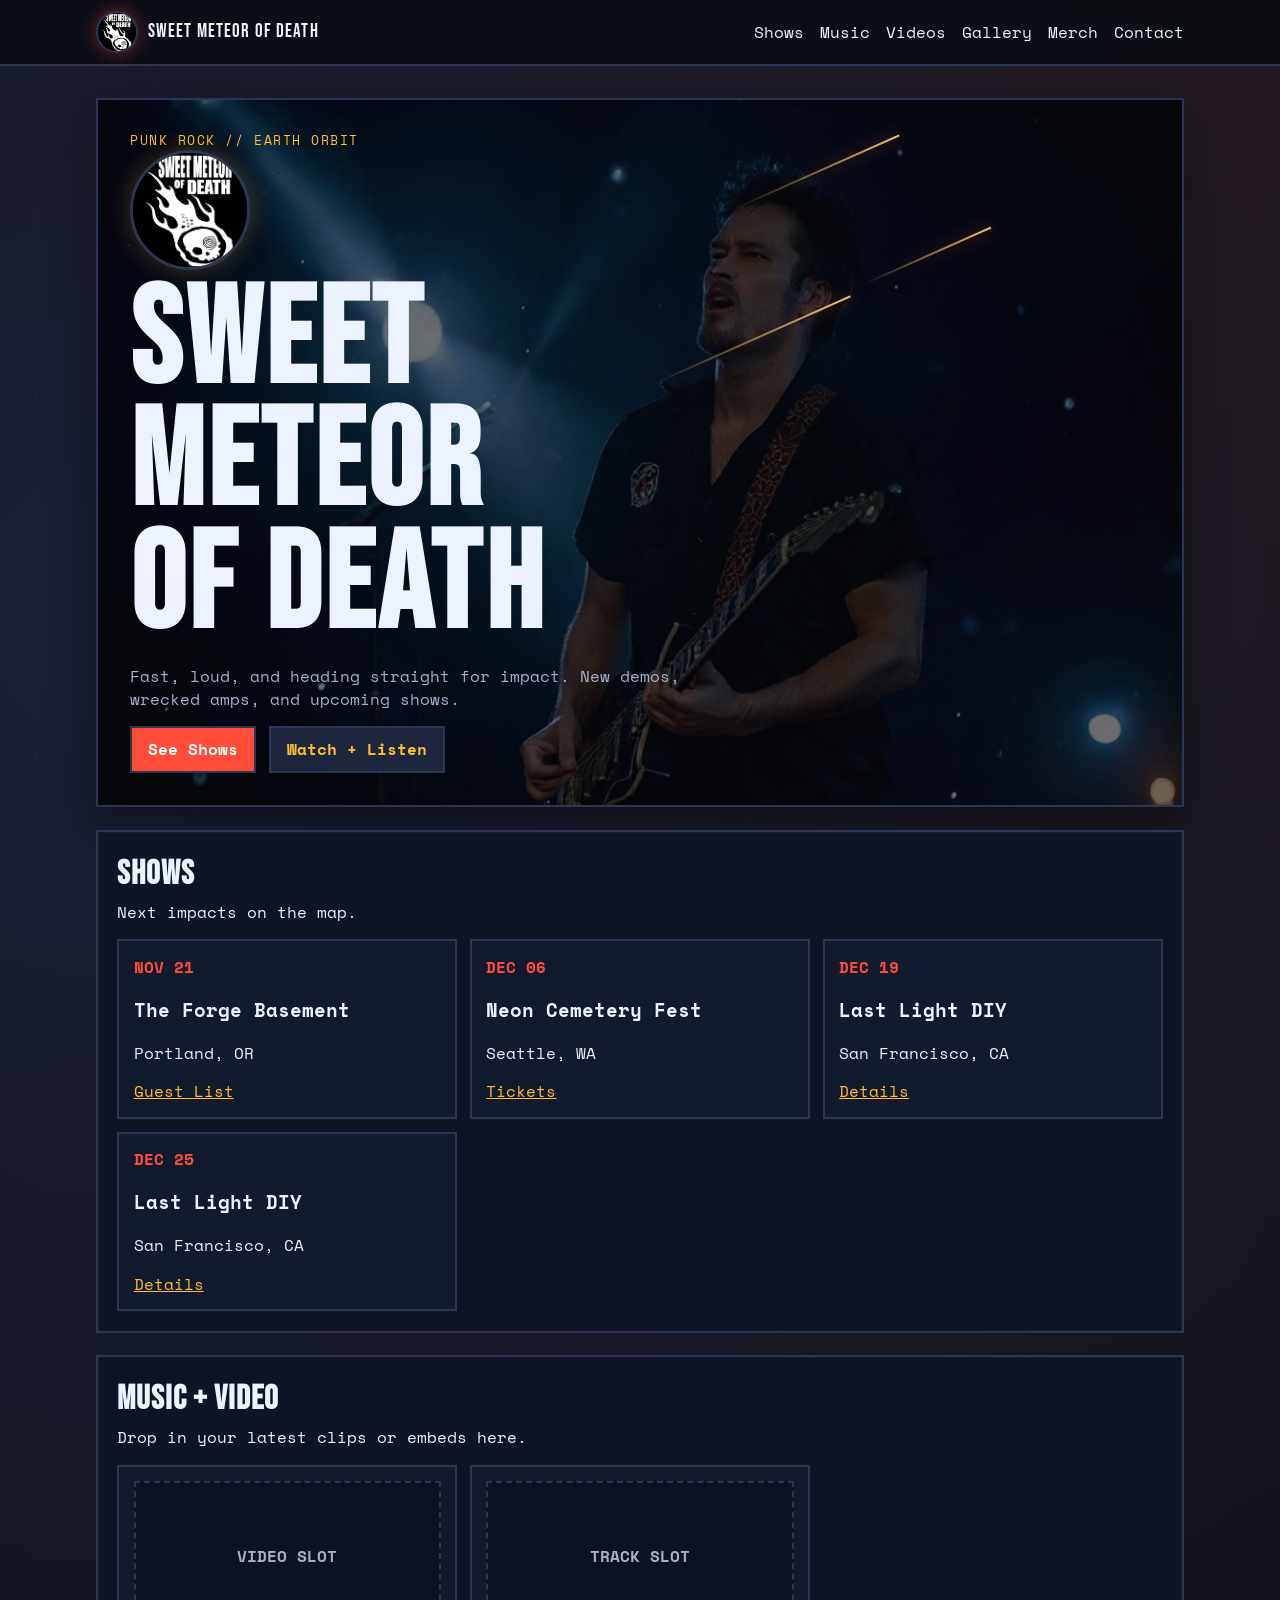
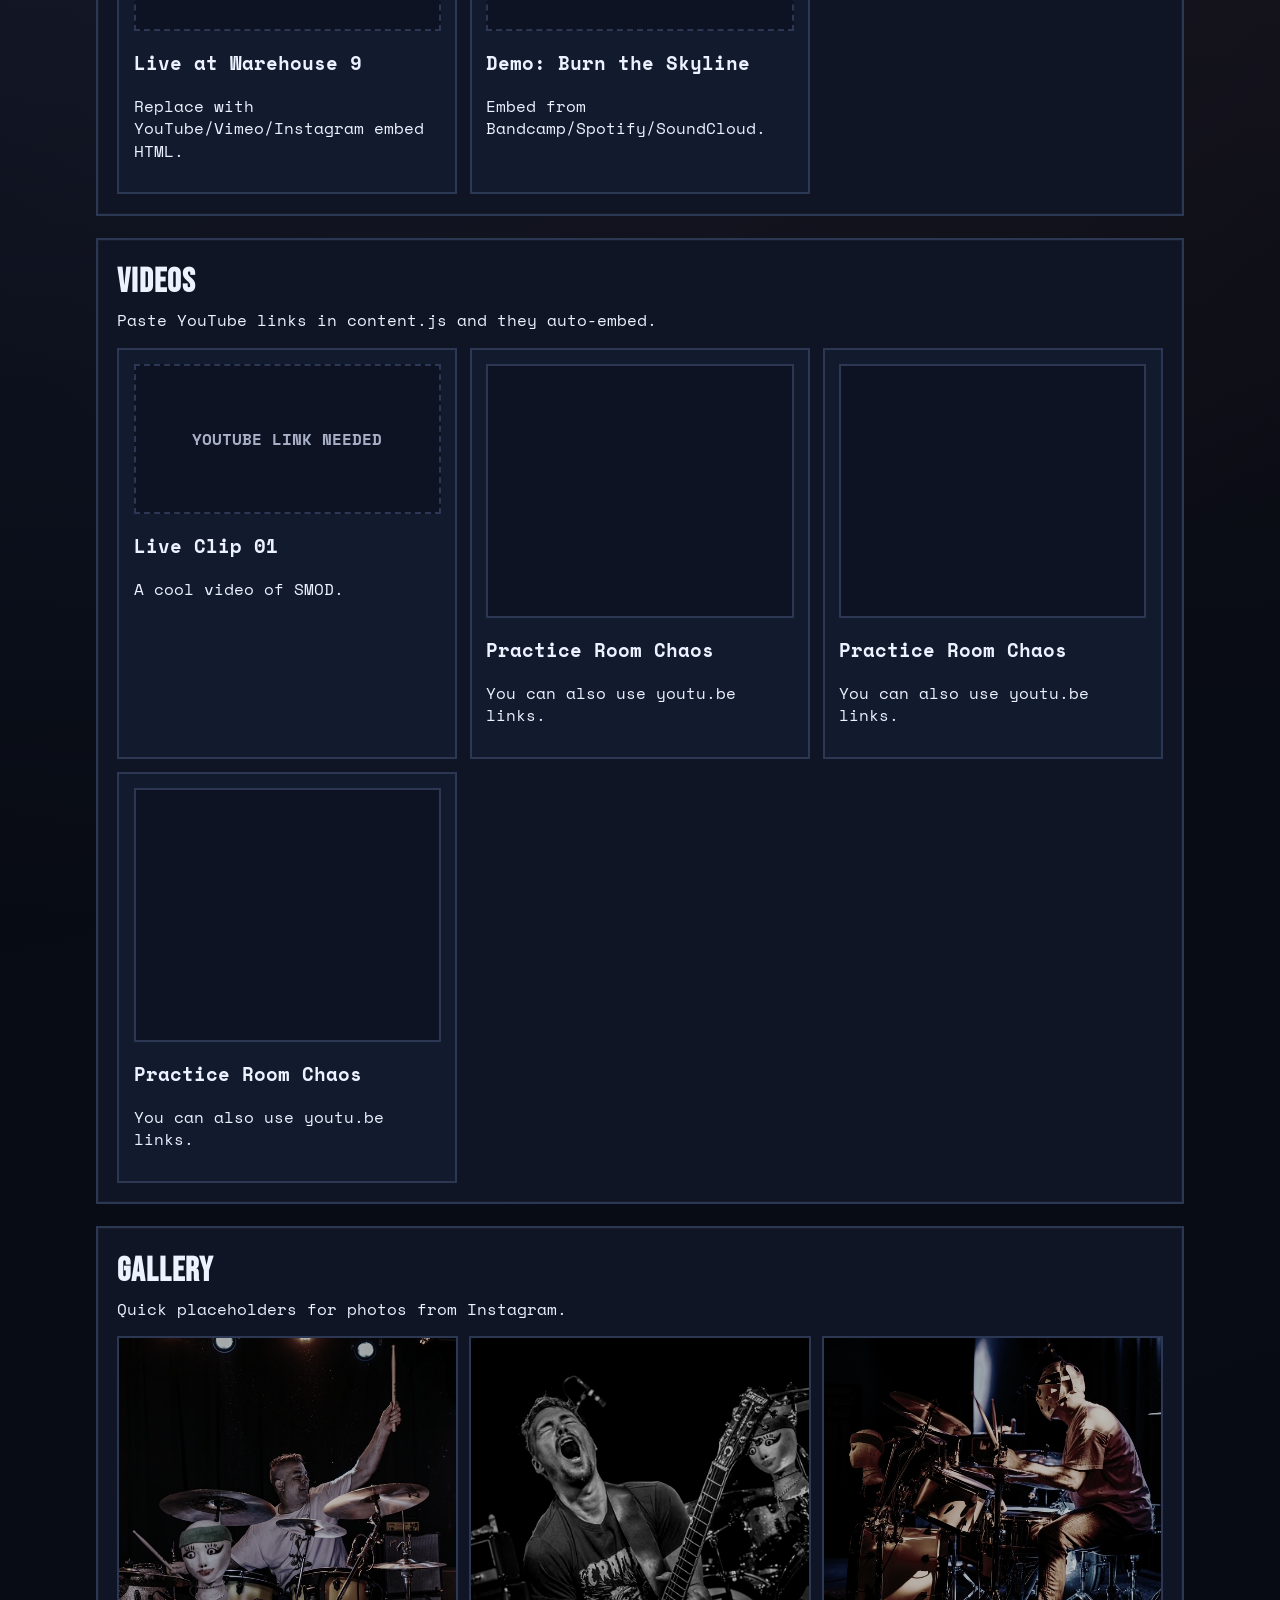
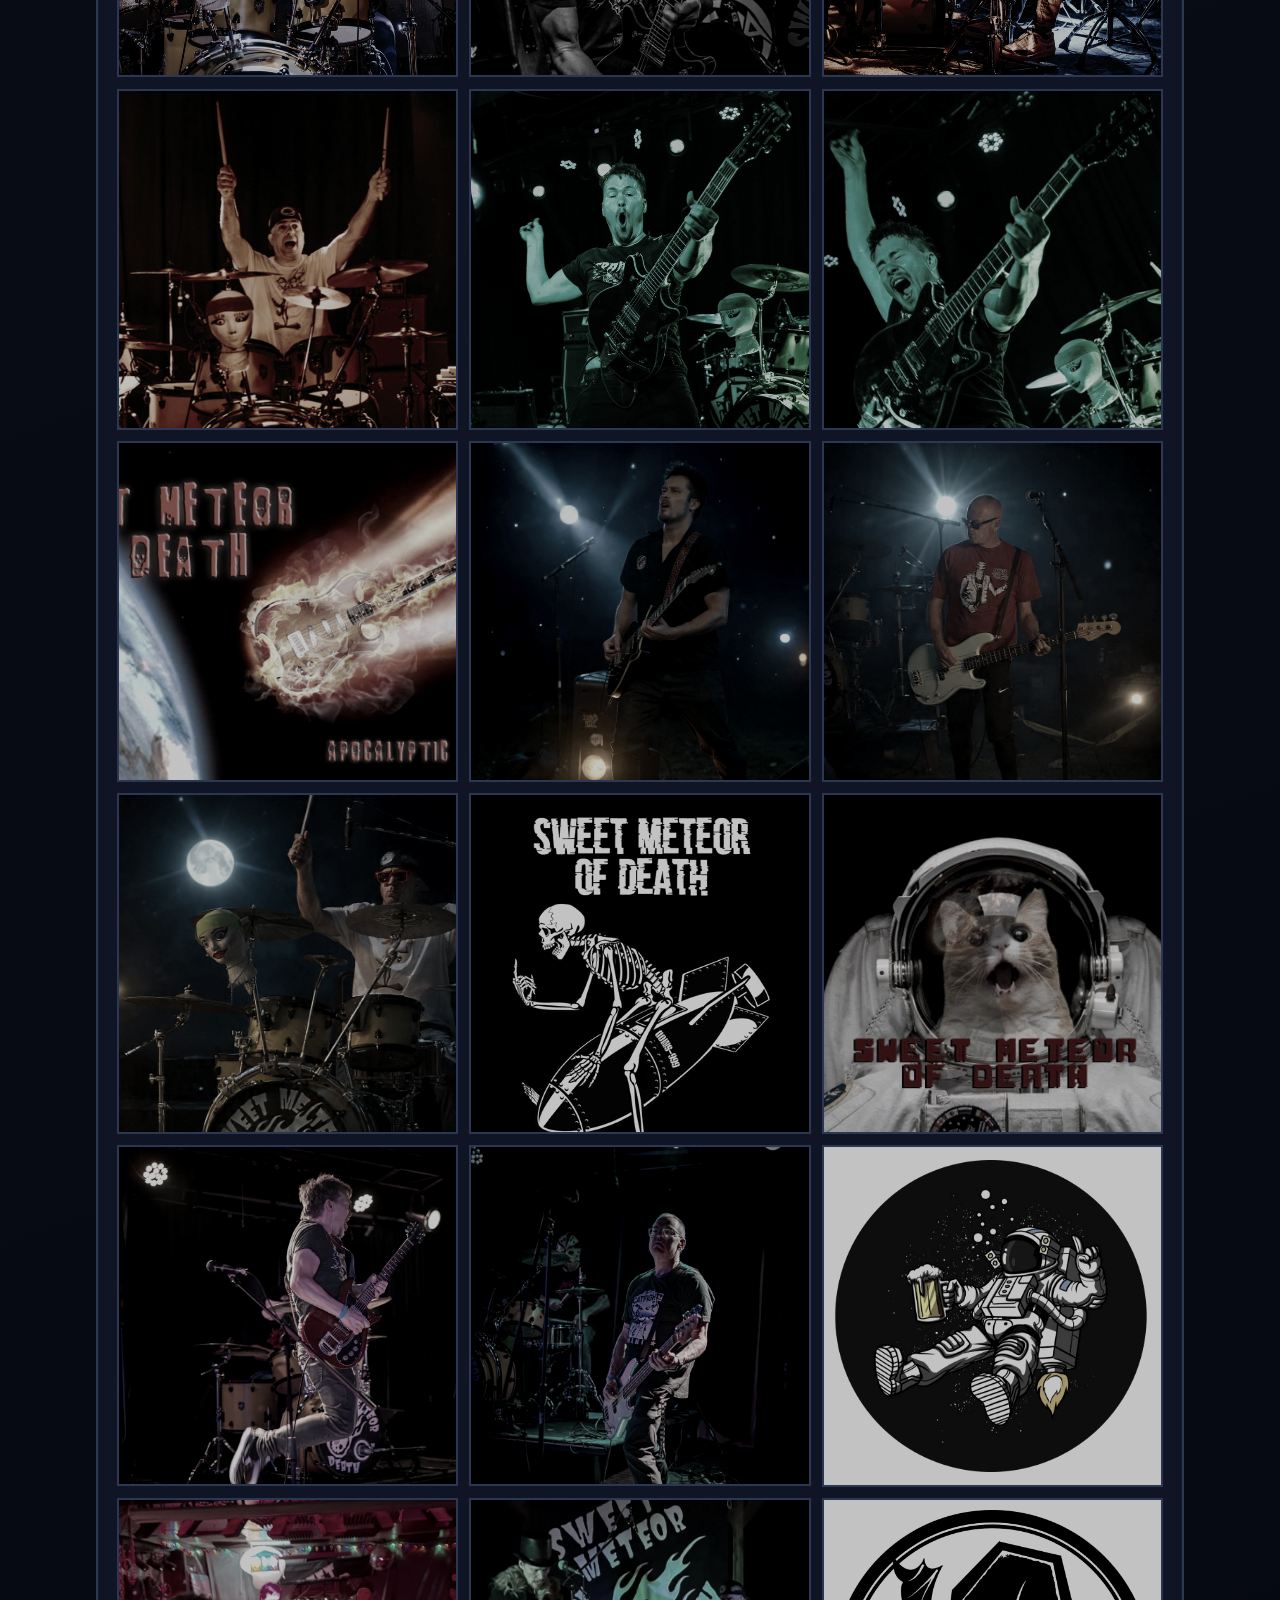
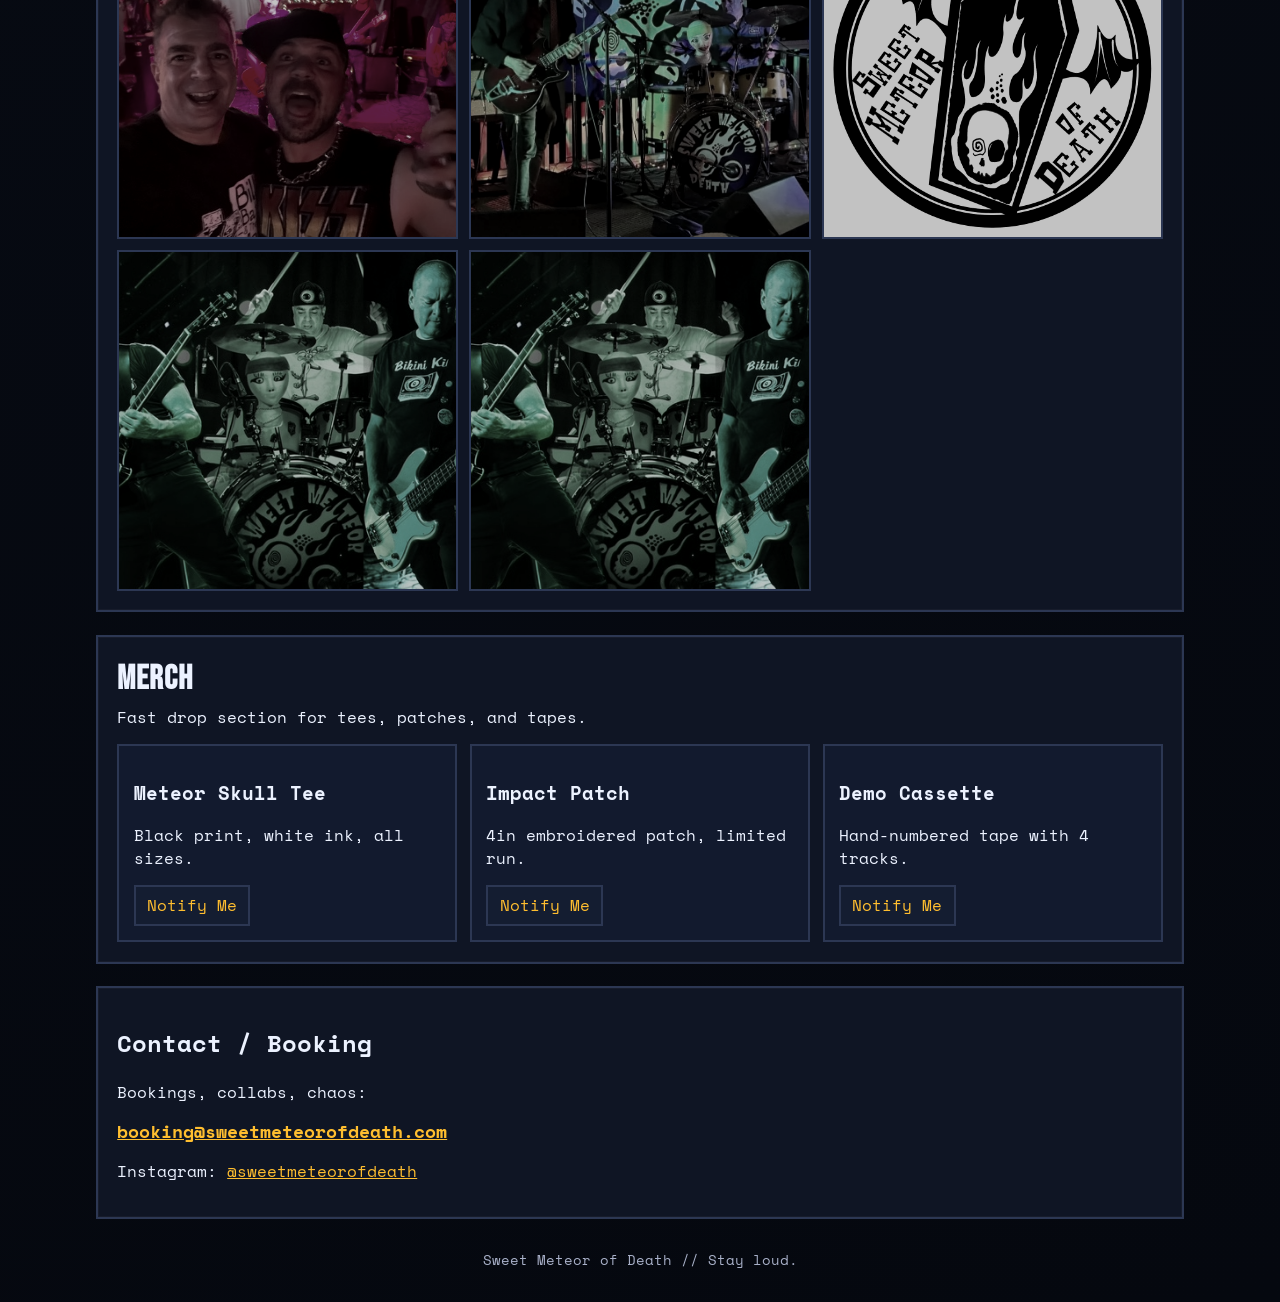
==== smod/index.html @ 01f961f8 "smod site" ====
<!doctype html>
<html lang="en">
  <head>
    <meta charset="UTF-8" />
    <meta name="viewport" content="width=device-width, initial-scale=1.0" />
    <title>Sweet Meteor of Death</title>
    <meta
      name="description"
      content="Official site of Sweet Meteor of Death - punk rock from the edge of the atmosphere."
    />
    <link rel="preconnect" href="https://fonts.googleapis.com" />
    <link rel="preconnect" href="https://fonts.gstatic.com" crossorigin />
    <link
      href="https://fonts.googleapis.com/css2?family=Bebas+Neue&family=Space+Mono:wght@400;700&display=swap"
      rel="stylesheet"
    />
    <link rel="stylesheet" href="styles.css" />
  </head>
  <body>
    <div class="noise"></div>
    <header class="site-header" id="top">
      <nav class="nav">
        <a class="logo" href="#top">
          <img src="logo.jpg" alt="Sweet Meteor of Death logo" />
          <span>SWEET METEOR OF DEATH</span>
        </a>
        <button class="menu-btn" aria-expanded="false" aria-controls="menu">Menu</button>
        <ul id="menu" class="menu">
          <li><a href="#shows">Shows</a></li>
          <li><a href="#music">Music</a></li>
          <li><a href="#videos">Videos</a></li>
          <li><a href="#gallery">Gallery</a></li>
          <li><a href="#merch">Merch</a></li>
          <li><a href="#contact">Contact</a></li>
        </ul>
      </nav>
    </header>

    <main>
      <section class="hero reveal">
        <div class="hero-bg-stage" id="hero-bg-stage" aria-hidden="true">
          <img class="hero-bg-image hero-bg-image-a" id="hero-bg-image-a" src="" alt="" />
          <img class="hero-bg-image hero-bg-image-b" id="hero-bg-image-b" src="" alt="" />
        </div>
        <div class="meteor-sky" aria-hidden="true">
          <span class="meteor meteor-1"></span>
          <span class="meteor meteor-2"></span>
          <span class="meteor meteor-3"></span>
        </div>
        <p class="kicker">Punk Rock // Earth Orbit</p>
        <img class="hero-logo" src="logo.jpg" alt="Sweet Meteor of Death emblem" />
        <h1>
          SWEET<br />
          METEOR<br />
          OF DEATH
        </h1>
        <p class="tagline">
          Fast, loud, and heading straight for impact. New demos, wrecked amps, and upcoming shows.
        </p>
        <div class="hero-cta">
          <a class="btn btn-primary" href="#shows">See Shows</a>
          <a class="btn btn-secondary" href="#music">Watch + Listen</a>
        </div>
      </section>

      <section id="shows" class="panel reveal">
        <div class="panel-head">
          <h2>Shows</h2>
          <p>Next impacts on the map.</p>
        </div>
        <div class="shows-grid" id="shows-list"></div>
      </section>

      <section id="music" class="panel reveal">
        <div class="panel-head">
          <h2>Music + Video</h2>
          <p>Drop in your latest clips or embeds here.</p>
        </div>
        <div class="media-grid" id="media-list"></div>
      </section>

      <section id="videos" class="panel reveal">
        <div class="panel-head">
          <h2>Videos</h2>
          <p>Paste YouTube links in content.js and they auto-embed.</p>
        </div>
        <div class="media-grid" id="videos-list"></div>
      </section>

      <section id="gallery" class="panel reveal">
        <div class="panel-head">
          <h2>Gallery</h2>
          <p>Quick placeholders for photos from Instagram.</p>
        </div>
        <div class="gallery-grid" id="gallery-list"></div>
      </section>

      <section id="merch" class="panel reveal">
        <div class="panel-head">
          <h2>Merch</h2>
          <p>Fast drop section for tees, patches, and tapes.</p>
        </div>
        <div class="merch-row" id="merch-list"></div>
      </section>

      <section id="contact" class="panel reveal contact">
        <div>
          <h2>Contact / Booking</h2>
          <p>Bookings, collabs, chaos:</p>
          <a class="contact-link" href="mailto:booking@sweetmeteorofdeath.com">booking@sweetmeteorofdeath.com</a>
          <p>
            Instagram:
            <a href="https://www.instagram.com/sweetmeteorofdeath/" target="_blank" rel="noreferrer">@sweetmeteorofdeath</a>
          </p>
        </div>
      </section>
    </main>

    <footer>
      <p>Sweet Meteor of Death // Stay loud.</p>
    </footer>

    <div id="lightbox" class="lightbox" aria-hidden="true">
      <button class="lightbox-close" type="button" aria-label="Close image">Close</button>
      <img id="lightbox-image" src="" alt="Expanded gallery image" />
    </div>

    <script src="content.js"></script>
    <script src="script.js"></script>
  </body>
</html>
---- smod/styles.css ----
:root {
  --bg: #07090f;
  --ink: #ecf2ff;
  --muted: #a8b0c8;
  --accent: #ff4d3a;
  --accent-2: #ffbe2f;
  --panel: #0f1524;
  --line: #2c3753;
}

* {
  box-sizing: border-box;
}

html,
body {
  margin: 0;
  padding: 0;
}

body {
  font-family: "Space Mono", monospace;
  color: var(--ink);
  background:
    radial-gradient(circle at 10% 10%, #1a2138 0%, rgb(26 33 56 / 0%) 34%),
    radial-gradient(circle at 90% 2%, #2a1715 0%, rgb(42 23 21 / 0%) 36%),
    linear-gradient(160deg, #05070d 0%, #080c15 44%, #05080f 100%);
  min-height: 100vh;
  line-height: 1.4;
}

.noise {
  pointer-events: none;
  position: fixed;
  inset: 0;
  background-image: radial-gradient(circle at 20% 20%, rgb(255 255 255 / 0.14) 1px, transparent 1px), radial-gradient(circle at 70% 40%, rgb(255 255 255 / 0.11) 1px, transparent 1px), radial-gradient(circle at 30% 80%, rgb(255 255 255 / 0.1) 1px, transparent 1px);
  background-size: 180px 180px, 220px 220px, 260px 260px;
  opacity: 0.35;
  z-index: -1;
}

.site-header {
  position: sticky;
  top: 0;
  backdrop-filter: blur(8px);
  background: rgb(7 10 17 / 80%);
  border-bottom: 2px solid var(--line);
  z-index: 10;
}

.nav {
  max-width: 1120px;
  margin: 0 auto;
  padding: 0.7rem 1rem;
  display: flex;
  gap: 1rem;
  align-items: center;
  justify-content: space-between;
}

.logo {
  font-family: "Bebas Neue", sans-serif;
  letter-spacing: 0.06em;
  font-size: 1.2rem;
  text-decoration: none;
  color: var(--ink);
  display: inline-flex;
  align-items: center;
  gap: 0.6rem;
}

.logo img {
  width: 42px;
  height: 42px;
  object-fit: cover;
  border-radius: 50%;
  border: 2px solid var(--line);
  box-shadow: 0 0 18px rgb(255 77 58 / 0.45);
}

.menu {
  list-style: none;
  margin: 0;
  padding: 0;
  display: flex;
  gap: 1rem;
}

.menu a {
  color: var(--ink);
  text-decoration: none;
  border-bottom: 2px solid transparent;
}

.menu a:hover {
  border-bottom-color: var(--accent);
}

.menu-btn {
  display: none;
  border: 2px solid var(--line);
  background: rgb(15 22 38 / 95%);
  color: var(--ink);
  font: inherit;
  padding: 0.4rem 0.7rem;
}

main {
  max-width: 1120px;
  margin: 0 auto;
  padding: 1rem;
}

.hero {
  border: 2px solid var(--line);
  background: linear-gradient(145deg, #121a2e 0%, #111827 58%, #191423 100%);
  padding: 2rem;
  margin-top: 1rem;
  box-shadow: 0 16px 40px rgb(0 0 0 / 0.45), inset 0 0 0 1px rgb(255 255 255 / 0.04);
  position: relative;
  overflow: hidden;
}

.hero > :not(.hero-bg-stage):not(.meteor-sky) {
  position: relative;
  z-index: 3;
}

.hero-bg-stage {
  position: absolute;
  inset: 0;
  z-index: 1;
  pointer-events: none;
}

.hero-bg-image {
  position: absolute;
  inset: 0;
  width: 100%;
  height: 100%;
  object-fit: cover;
  object-position: top center;
  opacity: 0;
  transform: scale(1.07);
  filter: grayscale(36%) contrast(1.06) brightness(0.54) saturate(1.08);
  transition: opacity 680ms ease, transform 4.8s ease;
}

.hero-bg-image.is-visible {
  opacity: 0.74;
  transform: scale(1);
}

.hero-bg-image.is-popping {
  animation: hero-wink-hover 4.8s ease;
}

.meteor-sky {
  position: absolute;
  inset: 0;
  z-index: 2;
  pointer-events: none;
}

.meteor {
  position: absolute;
  width: 180px;
  height: 2px;
  background: linear-gradient(90deg, rgb(255 208 111 / 0%), rgb(255 208 111 / 0.95));
  filter: drop-shadow(0 0 8px rgb(255 77 58 / 0.8));
  transform: rotate(-24deg);
  animation: meteor-fall 2.6s linear infinite;
}

.meteor-1 {
  top: 10%;
  left: 58%;
  animation-delay: 0.2s;
}

.meteor-2 {
  top: 22%;
  left: 70%;
  width: 140px;
  animation-delay: 1.2s;
}

.meteor-3 {
  top: 34%;
  left: 50%;
  width: 220px;
  animation-delay: 2s;
}

.hero-logo {
  width: clamp(70px, 16vw, 120px);
  height: clamp(70px, 16vw, 120px);
  border-radius: 50%;
  border: 3px solid var(--line);
  object-fit: cover;
  box-shadow: 0 0 24px rgb(255 190 47 / 0.25);
}

.kicker {
  margin: 0;
  text-transform: uppercase;
  letter-spacing: 0.12em;
  font-size: 0.8rem;
  color: var(--accent-2);
}

.hero h1 {
  font-family: "Bebas Neue", sans-serif;
  font-size: clamp(3rem, 13vw, 8.5rem);
  line-height: 0.9;
  margin: 0.4rem 0 1rem;
  letter-spacing: 0.03em;
}

.tagline {
  max-width: 60ch;
  color: var(--muted);
}

.hero-cta {
  display: flex;
  gap: 0.8rem;
  flex-wrap: wrap;
}

.btn {
  border: 2px solid var(--line);
  text-decoration: none;
  padding: 0.65rem 1rem;
  font-weight: 700;
  display: inline-block;
}

.btn-primary {
  background: var(--accent);
  color: #fff;
}

.btn-secondary {
  background: #1d263d;
  color: var(--accent-2);
}

.panel {
  margin-top: 1.4rem;
  border: 2px solid var(--line);
  background: var(--panel);
  padding: 1.2rem;
  box-shadow: inset 0 0 0 1px rgb(255 255 255 / 0.03);
}

.panel-head h2 {
  font-family: "Bebas Neue", sans-serif;
  font-size: 2.1rem;
  letter-spacing: 0.03em;
  margin: 0;
}

.panel-head p {
  margin: 0.2rem 0 1rem;
}

.shows-grid,
.media-grid,
.merch-row {
  display: grid;
  gap: 0.8rem;
  grid-template-columns: repeat(3, minmax(0, 1fr));
}

.shows-grid article,
.media-card,
.merch-row article {
  border: 2px solid var(--line);
  padding: 0.9rem;
  background: #121a2e;
}

.shows-grid .date {
  margin: 0;
  font-weight: 700;
  color: var(--accent);
}

.media-placeholder {
  border: 2px dashed var(--line);
  min-height: 150px;
  display: grid;
  place-items: center;
  font-weight: 700;
  background: #0d1322;
  color: var(--muted);
}

.media-embed {
  border: 2px solid var(--line);
  background: #0d1322;
  min-height: 150px;
  overflow: hidden;
}

.media-embed iframe,
.media-embed video {
  width: 100%;
  min-height: 250px;
  border: 0;
  display: block;
}

.gallery-grid {
  display: grid;
  gap: 0.7rem;
  grid-template-columns: repeat(3, minmax(0, 1fr));
}

.gallery-grid figure {
  margin: 0;
  border: 2px solid var(--line);
  aspect-ratio: 1 / 1;
  overflow: hidden;
}

.gallery-grid img {
  width: 100%;
  height: 100%;
  object-fit: cover;
  object-position: top center;
  filter: grayscale(70%) contrast(1.08) brightness(0.76);
  transition: transform 220ms ease;
  cursor: zoom-in;
}

.gallery-grid img:hover {
  transform: scale(1.05);
}

.lightbox {
  position: fixed;
  inset: 0;
  display: none;
  place-items: center;
  background: rgb(2 4 10 / 0.9);
  z-index: 50;
  padding: 2rem 1rem;
}

.lightbox[data-open="true"] {
  display: grid;
}

.lightbox img {
  max-width: min(96vw, 1200px);
  max-height: 86vh;
  width: auto;
  height: auto;
  border: 2px solid var(--line);
  box-shadow: 0 12px 32px rgb(0 0 0 / 0.6);
  border-radius: 4px;
  object-fit: contain;
}

.lightbox-close {
  position: absolute;
  top: 1rem;
  right: 1rem;
  border: 2px solid var(--line);
  background: #141d31;
  color: var(--ink);
  padding: 0.45rem 0.8rem;
  font: inherit;
  cursor: pointer;
}

.merch-row button,
.merch-link {
  border: 2px solid var(--line);
  background: #141d31;
  color: var(--ink);
  padding: 0.45rem 0.7rem;
  font: inherit;
  cursor: pointer;
}

.merch-link {
  display: inline-block;
  text-decoration: none;
}

.shows-grid a,
.panel a {
  color: var(--accent-2);
}

.contact-link {
  font-size: 1.1rem;
  font-weight: 700;
  color: var(--accent);
}

footer {
  max-width: 1120px;
  margin: 1rem auto 2rem;
  text-align: center;
  font-size: 0.85rem;
  color: var(--muted);
}

.reveal {
  opacity: 0;
  transform: translateY(14px);
  animation: reveal 420ms ease forwards;
}

.reveal:nth-of-type(2) {
  animation-delay: 110ms;
}

.reveal:nth-of-type(3) {
  animation-delay: 180ms;
}

.reveal:nth-of-type(4) {
  animation-delay: 250ms;
}

.reveal:nth-of-type(5) {
  animation-delay: 320ms;
}

.reveal:nth-of-type(6) {
  animation-delay: 390ms;
}

@keyframes reveal {
  to {
    opacity: 1;
    transform: translateY(0);
  }
}

@keyframes meteor-fall {
  0% {
    transform: translate3d(0, 0, 0) rotate(-24deg);
    opacity: 0;
  }
  10% {
    opacity: 1;
  }
  70% {
    opacity: 1;
  }
  100% {
    transform: translate3d(-230px, 170px, 0) rotate(-24deg);
    opacity: 0;
  }
}

@keyframes hero-wink-hover {
  0% {
    opacity: 0.06;
    transform: scale(1.1);
  }
  18% {
    opacity: 1;
  }
  72% {
    opacity: 0.7;
    transform: scale(1.02) translateY(-0.6%);
  }
  100% {
    opacity: 0.74;
    transform: scale(1) translateY(0);
  }
}

@media (max-width: 860px) {
  .shows-grid,
  .media-grid,
  .merch-row,
  .gallery-grid {
    grid-template-columns: 1fr 1fr;
  }
}

@media (max-width: 640px) {
  .menu-btn {
    display: inline-block;
  }

  .menu {
    position: absolute;
    right: 1rem;
    top: 56px;
    background: #0f1628;
    border: 2px solid var(--line);
    padding: 0.8rem;
    display: none;
    flex-direction: column;
    min-width: 170px;
  }

  .menu[data-open="true"] {
    display: flex;
  }

  .hero {
    padding: 1.3rem;
  }

  .logo span {
    display: none;
  }

  .shows-grid,
  .media-grid,
  .merch-row,
  .gallery-grid {
    grid-template-columns: 1fr;
  }
}
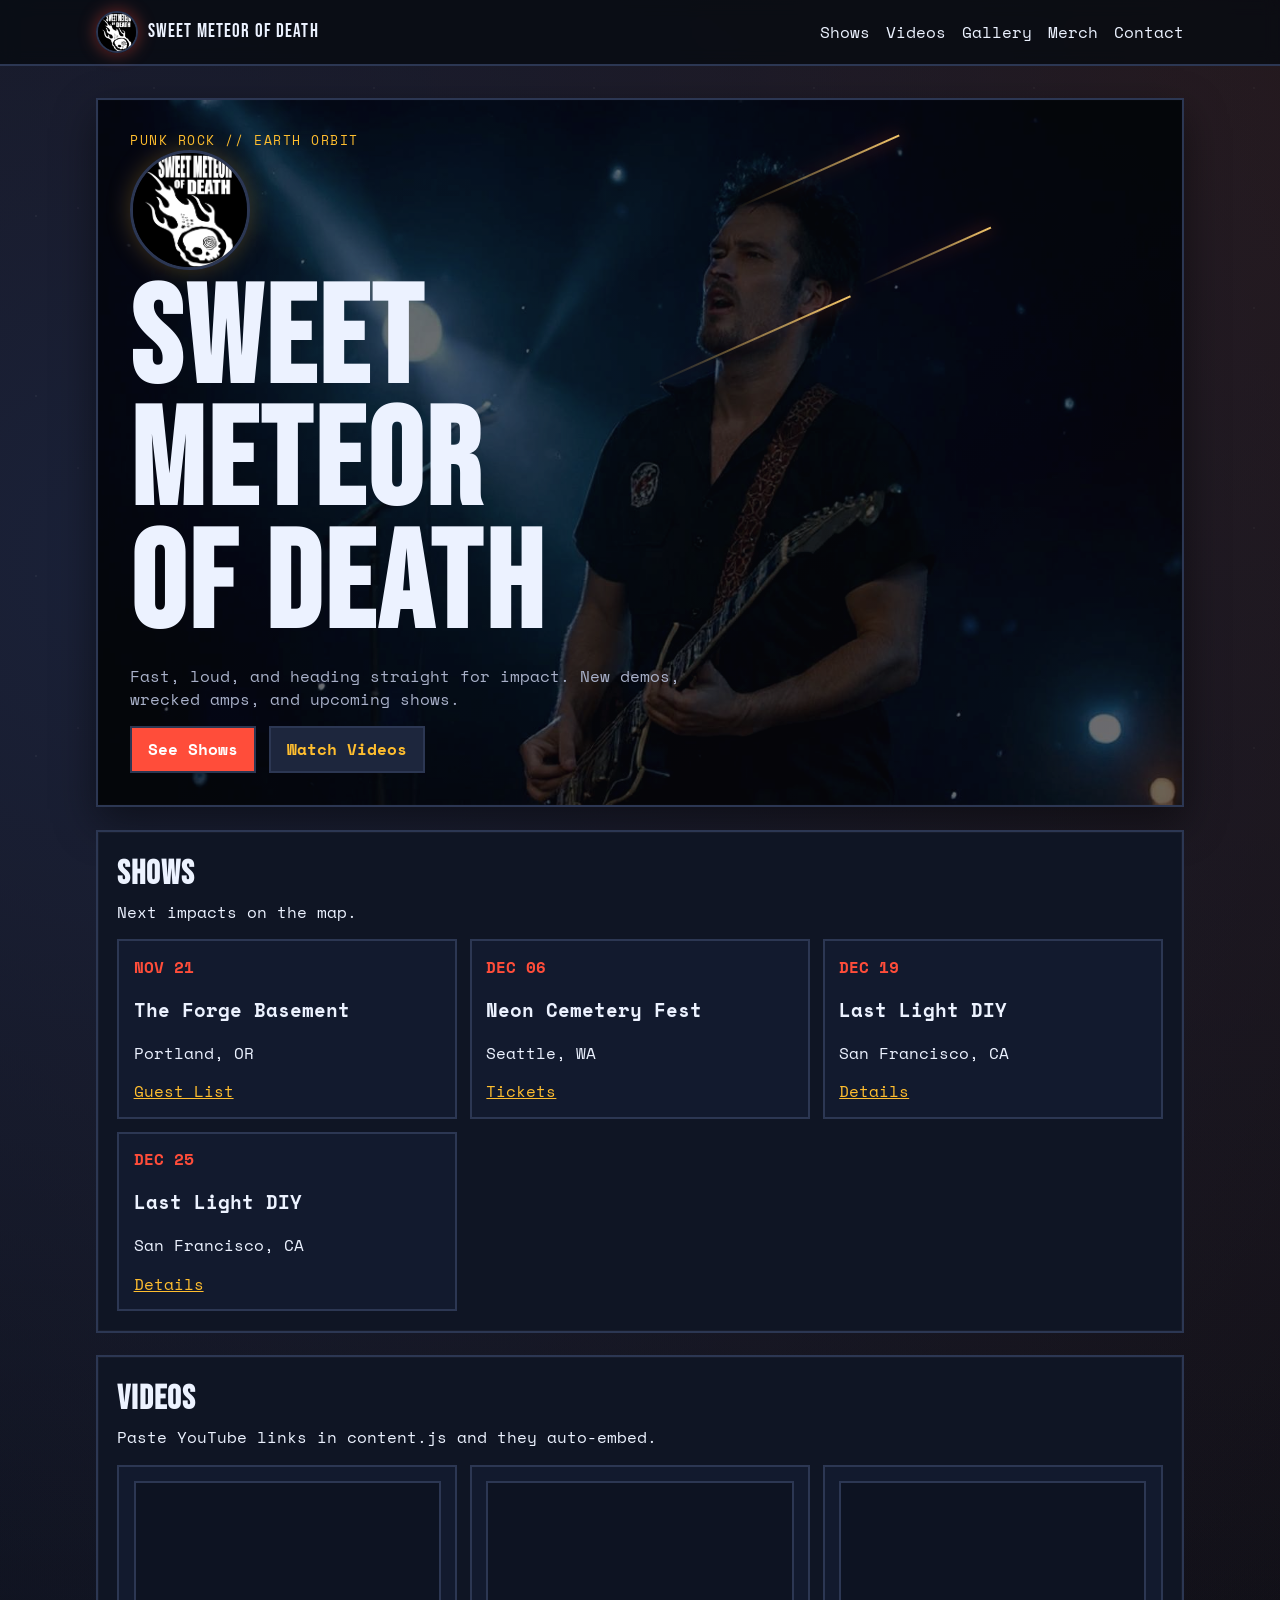
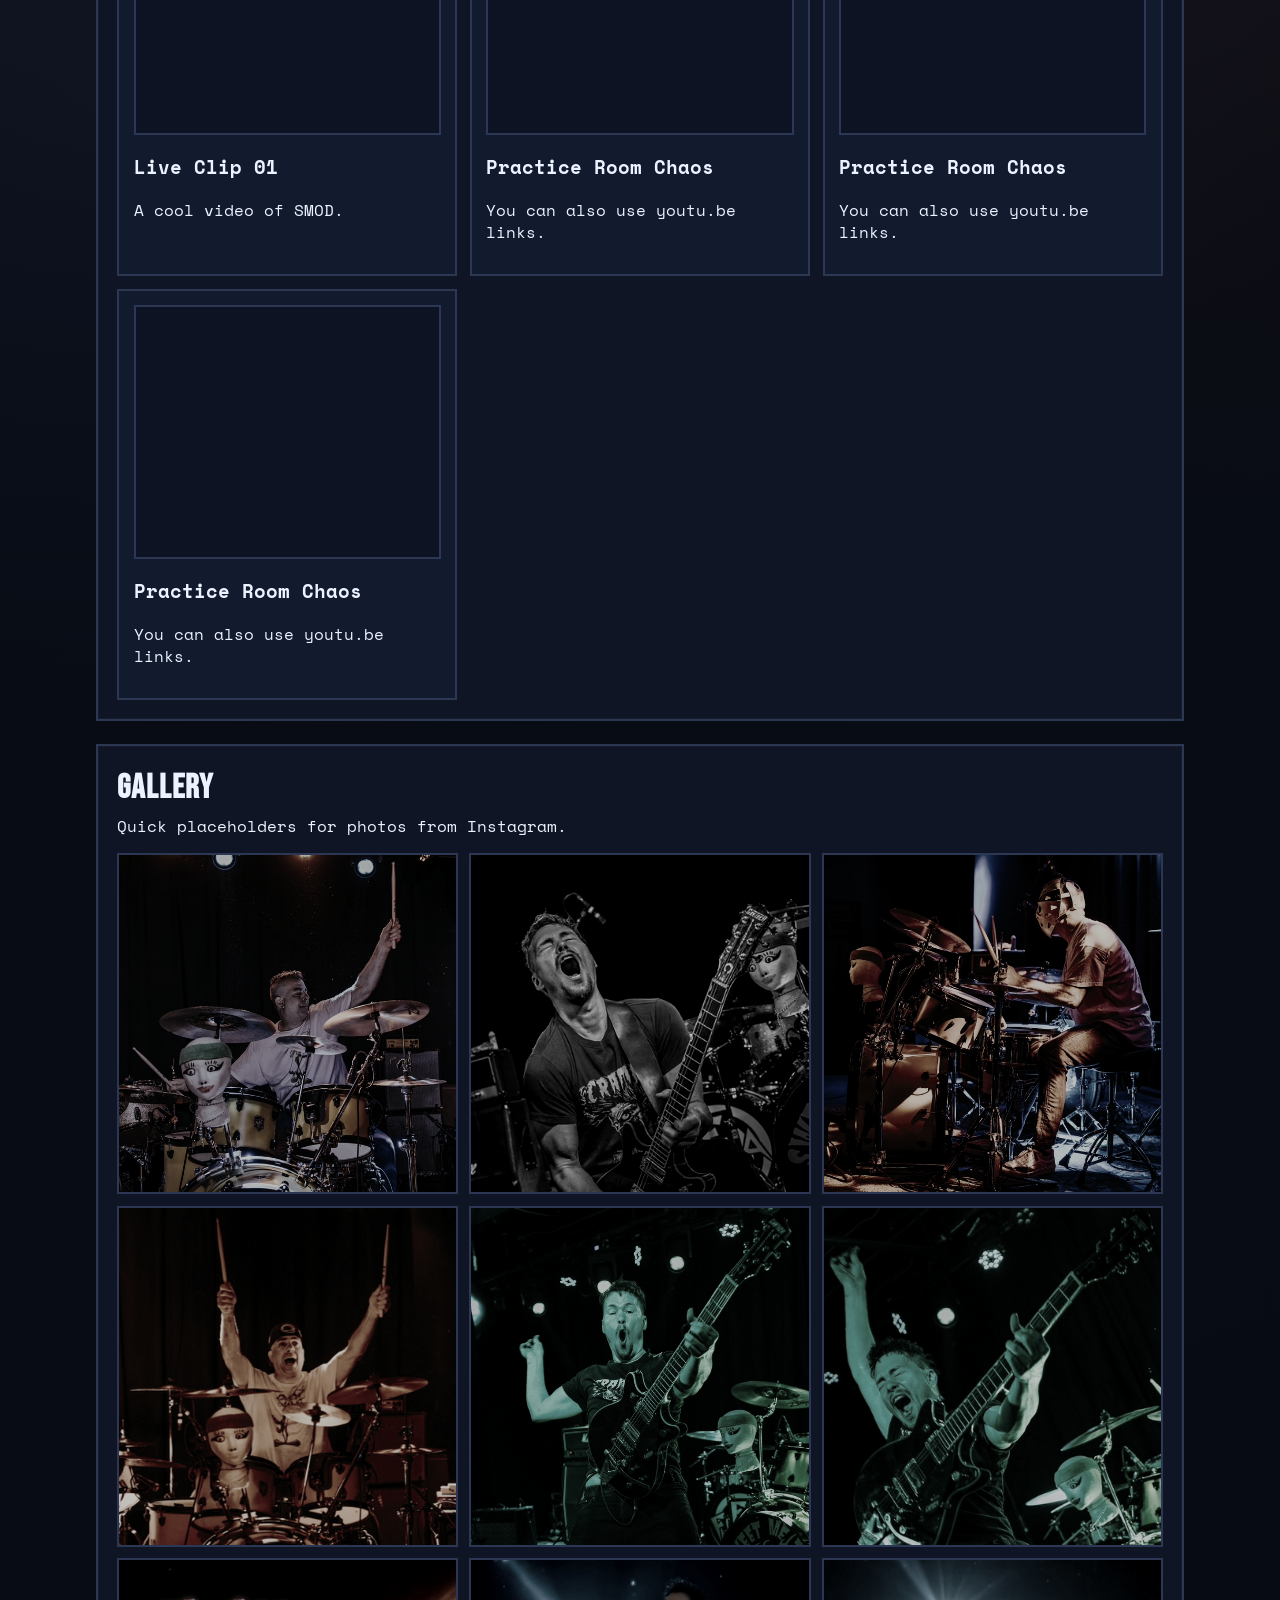
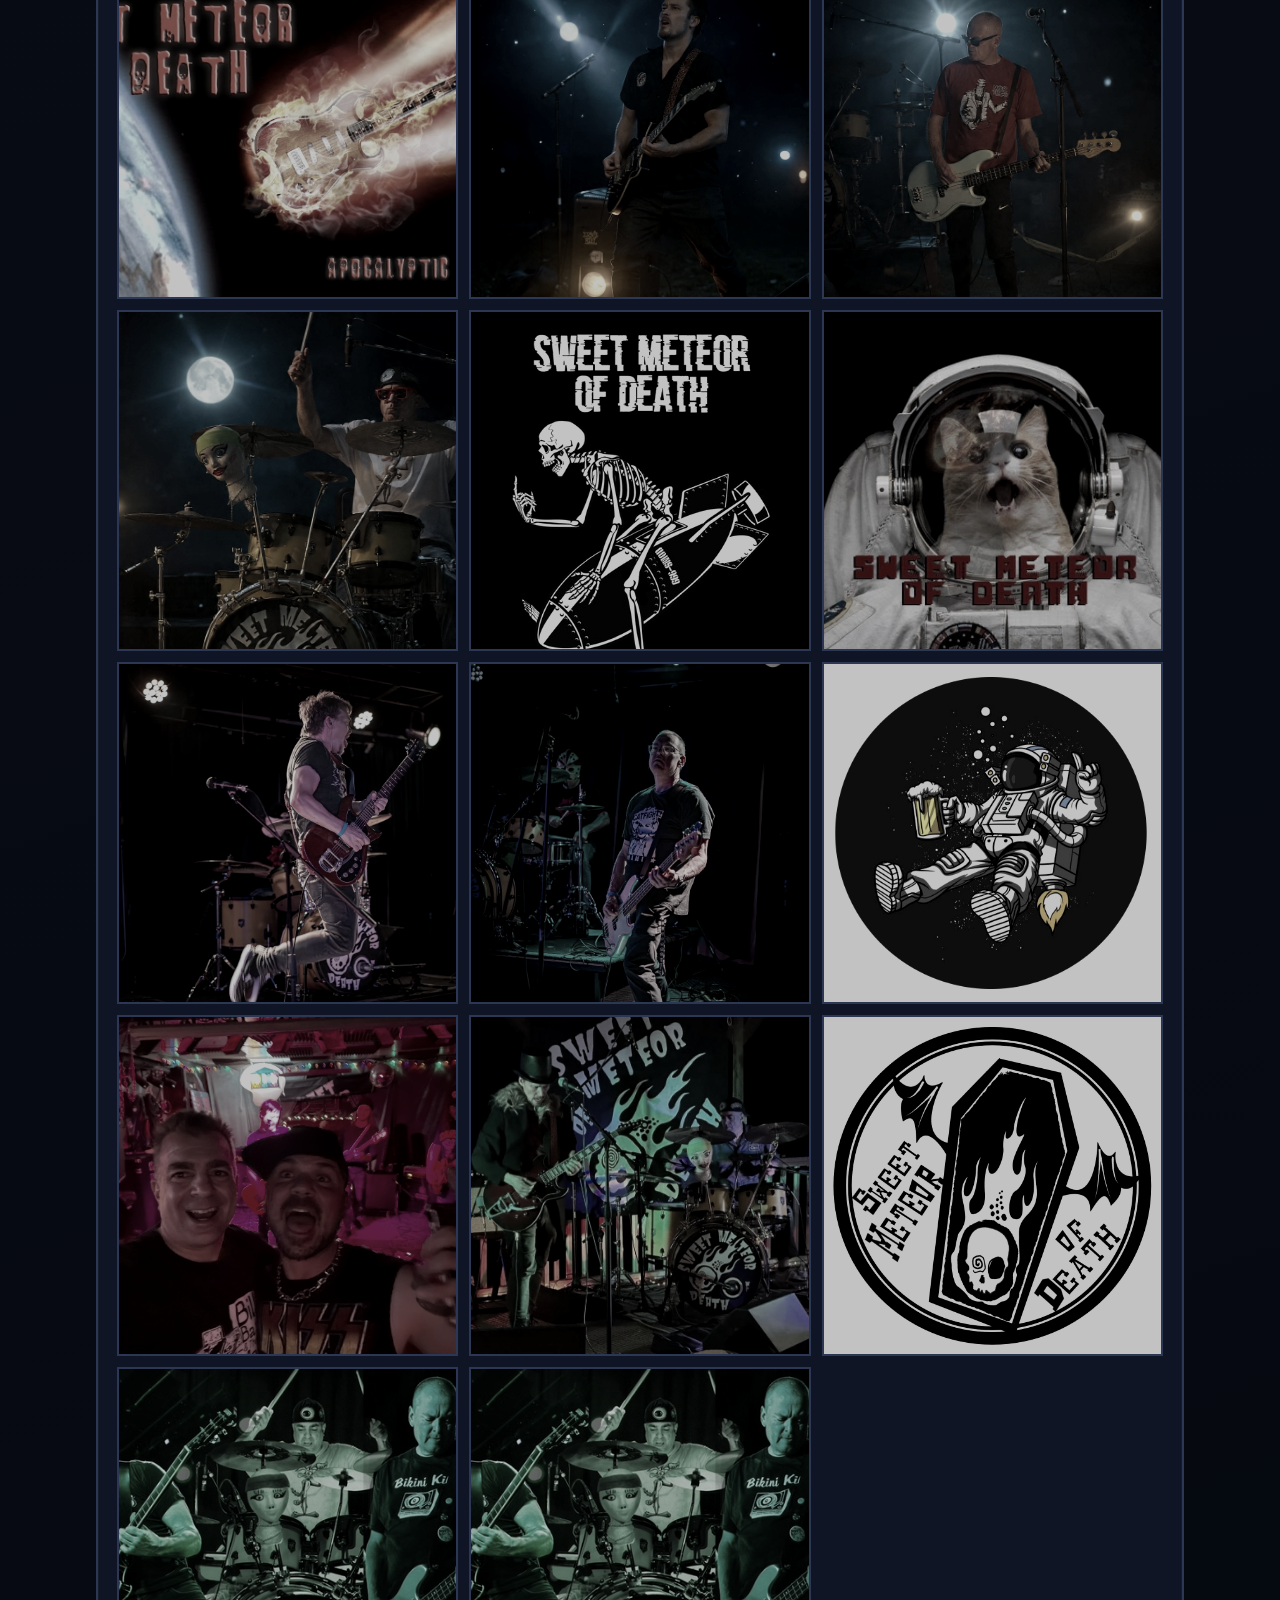
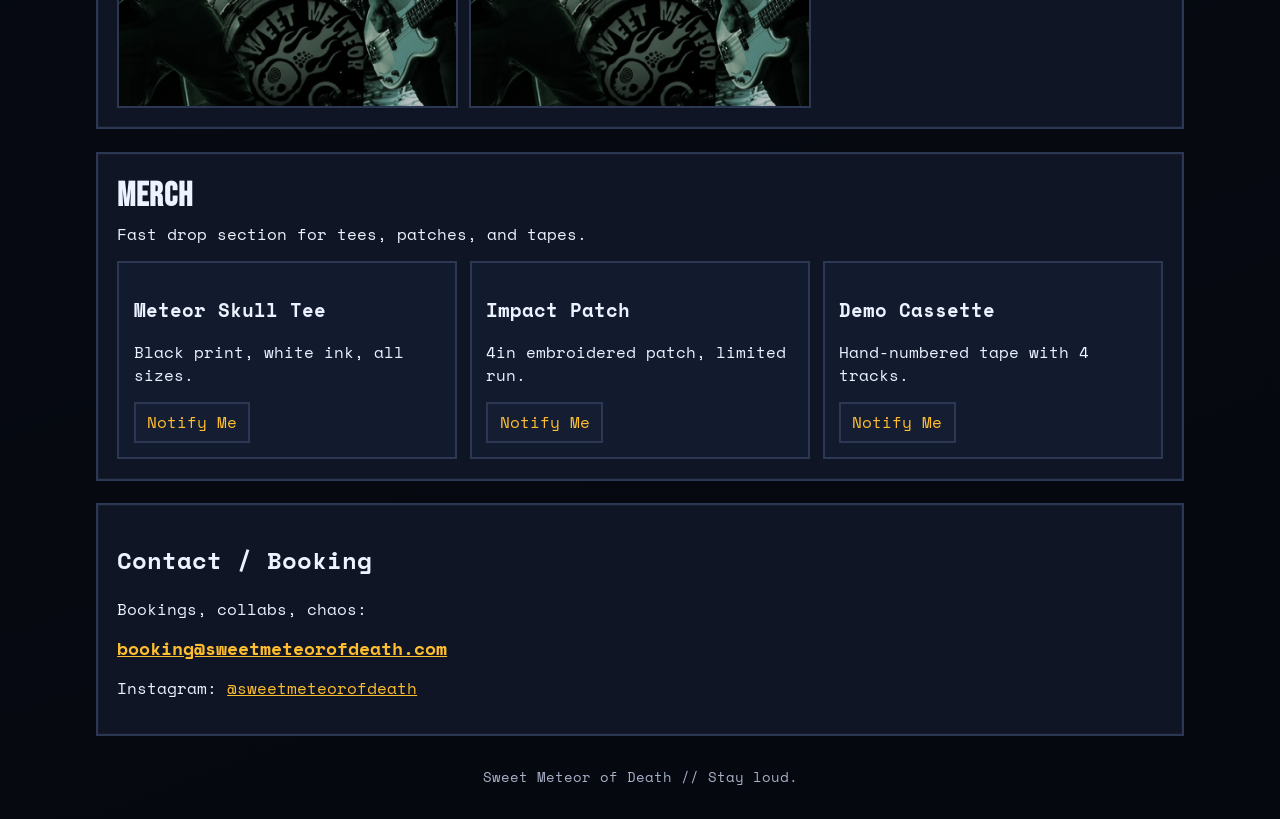
==== commit 1e65bf31: "more" ====
--- a/smod/index.html
+++ b/smod/index.html
@@ -27,7 +27,7 @@
         <button class="menu-btn" aria-expanded="false" aria-controls="menu">Menu</button>
         <ul id="menu" class="menu">
           <li><a href="#shows">Shows</a></li>
-          <li><a href="#music">Music</a></li>
+          <li hidden><a href="#music">Music</a></li>
           <li><a href="#videos">Videos</a></li>
           <li><a href="#gallery">Gallery</a></li>
           <li><a href="#merch">Merch</a></li>
@@ -59,7 +59,7 @@
         </p>
         <div class="hero-cta">
           <a class="btn btn-primary" href="#shows">See Shows</a>
-          <a class="btn btn-secondary" href="#music">Watch + Listen</a>
+          <a class="btn btn-secondary" href="#videos">Watch Videos</a>
         </div>
       </section>
 
@@ -71,7 +71,7 @@
         <div class="shows-grid" id="shows-list"></div>
       </section>
 
-      <section id="music" class="panel reveal">
+      <section id="music" class="panel reveal" hidden>
         <div class="panel-head">
           <h2>Music + Video</h2>
           <p>Drop in your latest clips or embeds here.</p>
